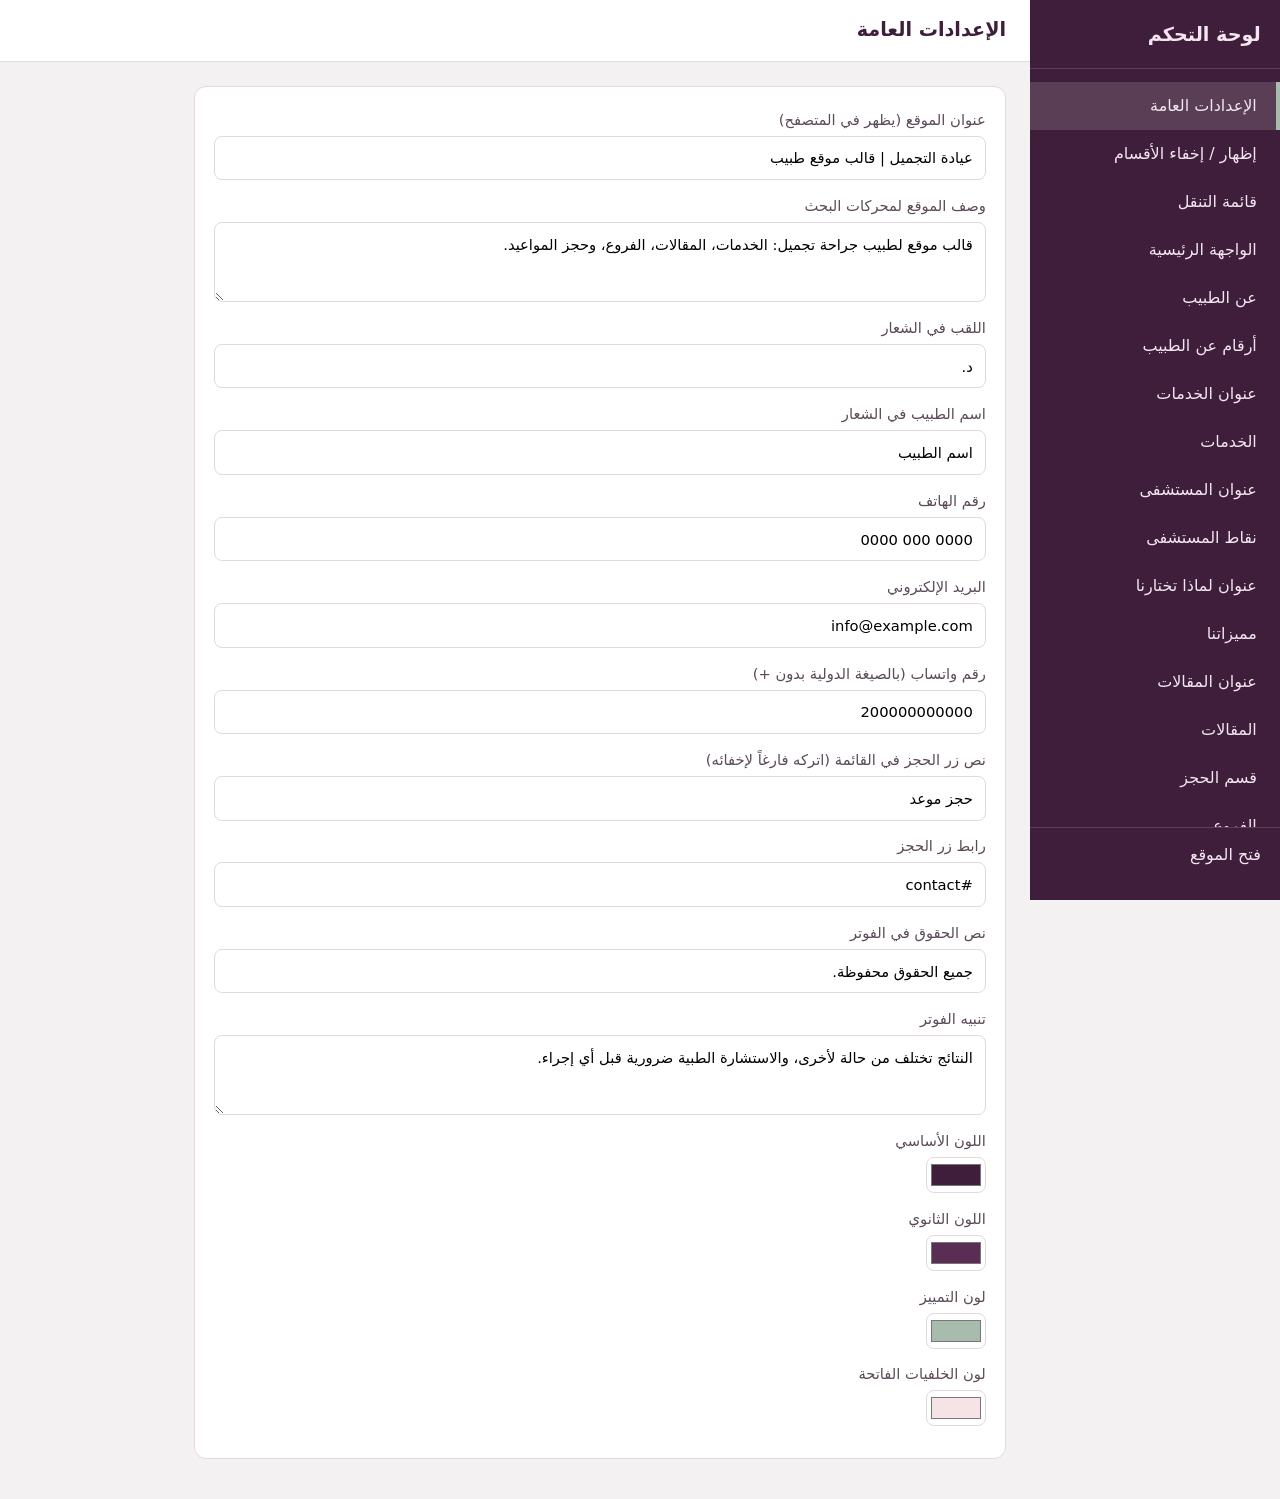
==== admin.html @ 547ed529 "Add files via upload" ====
<!DOCTYPE html>
<html lang="ar" dir="rtl">
<head>
  <meta charset="UTF-8">
  <meta name="viewport" content="width=device-width, initial-scale=1">
  <title>لوحة التحكم</title>
  <meta name="robots" content="noindex,nofollow">
  <link rel="stylesheet" href="admin.css">
</head>
<body>
  <div class="app">
    <aside class="side">
      <div class="brand">لوحة التحكم</div>
      <nav id="menu"></nav>
      <a class="view-site" href="index.html" target="_blank" rel="noopener">فتح الموقع</a>
    </aside>
    <main class="main">
      <header class="bar">
        <button id="toggle" class="icon-btn" aria-label="القائمة">☰</button>
        <h1 id="title"></h1>
        <span id="toast" class="toast" role="status" aria-live="polite"></span>
      </header>
      <div id="content" class="content"></div>
    </main>
  </div>
  <script src="data.js"></script>
  <script src="admin.js"></script>
</body>
</html>
---- admin.css ----
:root{--p:#3E1E3A;--p2:#5A2D54;--bg:#f4f1f3;--line:#e2d8de;--danger:#b3261e;--ok:#2d6a3e}
*{box-sizing:border-box;margin:0}
body{font-family:"IBM Plex Sans Arabic",system-ui,sans-serif;background:var(--bg);color:#241522;line-height:1.7}
button,input,textarea,select{font:inherit}
.app{display:grid;grid-template-columns:250px 1fr;min-height:100vh}
.side{background:var(--p);color:#f3e6f1;padding:1.2rem 0;display:flex;flex-direction:column;position:sticky;top:0;height:100vh}
.brand{font-weight:700;font-size:1.2rem;padding:0 1.2rem 1rem;border-bottom:1px solid rgba(255,255,255,.15)}
#menu{display:flex;flex-direction:column;padding:.8rem 0;overflow:auto;flex:1}
#menu button{background:none;border:0;color:inherit;text-align:start;padding:.65rem 1.2rem;cursor:pointer;display:flex;justify-content:space-between;align-items:center;border-inline-start:4px solid transparent}
#menu button:hover{background:rgba(255,255,255,.08)}
#menu button.active{background:rgba(255,255,255,.14);border-color:#A8BCAE}
.badge{background:#A8BCAE;color:var(--p);border-radius:99px;font-size:.78rem;padding:0 .5rem}
.view-site{color:#f3e6f1;padding:.8rem 1.2rem;border-top:1px solid rgba(255,255,255,.15);text-decoration:none}
.bar{display:flex;align-items:center;gap:1rem;padding:.9rem 1.5rem;background:#fff;border-bottom:1px solid var(--line);position:sticky;top:0;z-index:5}
.bar h1{font-size:1.2rem;color:var(--p)}
.icon-btn{display:none;background:none;border:1px solid var(--line);border-radius:8px;padding:.2rem .6rem;cursor:pointer}
.toast{margin-inline-start:auto;color:var(--ok);font-size:.9rem;opacity:0;transition:opacity .3s}
.toast.show{opacity:1}
.content{padding:1.5rem;max-width:860px}
.card{background:#fff;border:1px solid var(--line);border-radius:12px;padding:1.2rem;margin-bottom:1rem}
.card-head{display:flex;align-items:center;gap:.5rem;margin-bottom:.8rem}
.card-head strong{flex:1;color:var(--p);overflow:hidden;text-overflow:ellipsis;white-space:nowrap}
.field{display:grid;gap:.25rem;margin-bottom:.8rem;font-size:.92rem}
.field>span{font-weight:500;color:#5b4a58}
input[type=text],input[type=url],input[type=tel],input[type=email],textarea{width:100%;padding:.55rem .75rem;border:1.5px solid var(--line);border-radius:8px;background:#fff}
textarea{resize:vertical;min-height:80px}
input:focus,textarea:focus{outline:none;border-color:var(--p2)}
input[type=color]{width:60px;height:36px;border:1.5px solid var(--line);border-radius:8px;padding:2px;background:#fff}
.check{display:flex;align-items:center;gap:.6rem;padding:.5rem 0}
.check input{width:18px;height:18px;accent-color:var(--p)}
.btn{background:var(--p);color:#fff;border:0;border-radius:8px;padding:.5rem 1.1rem;cursor:pointer}
.btn:hover{background:var(--p2)}
.btn.ghost{background:#fff;color:var(--p);border:1.5px solid var(--p)}
.btn.danger{background:var(--danger)}
.mini{background:#fff;border:1px solid var(--line);border-radius:6px;padding:.15rem .55rem;cursor:pointer}
.mini:hover{background:#f4eaf1}
.mini.danger{color:var(--danger)}
.mini:disabled{opacity:.35;cursor:default}
.toolbar{display:flex;gap:.6rem;flex-wrap:wrap;margin-bottom:1rem;align-items:center}
.empty{color:#7a6a77;padding:1rem 0}
.img-prev{max-width:180px;max-height:140px;border-radius:8px;display:block;margin:.4rem 0;border:1px solid var(--line)}
.msg dl{display:grid;grid-template-columns:90px 1fr;gap:.2rem .8rem;font-size:.92rem}
.msg dt{color:#7a6a77}
.hint{color:#7a6a77;font-size:.88rem;margin-bottom:1rem}
h2.sub{font-size:1.05rem;color:var(--p);margin:1.5rem 0 .8rem}
@media (max-width:820px){
  .app{grid-template-columns:1fr}
  .side{position:fixed;inset-block:0;inset-inline-start:0;width:250px;z-index:20;transform:translateX(100%);transition:transform .2s}
  .side.open{transform:none}
  .icon-btn{display:block}
}
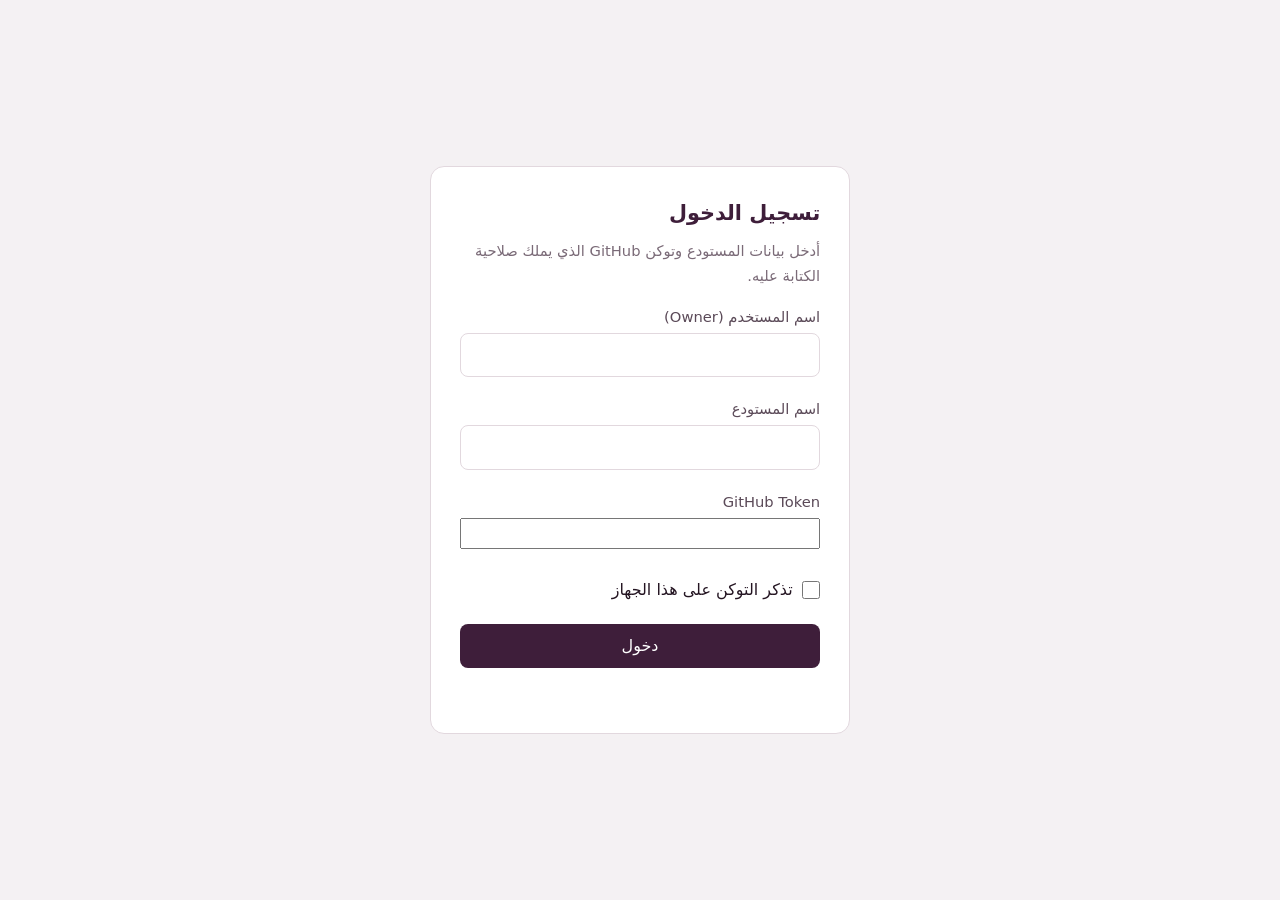
==== commit 92d99f6f: "Add files via upload" ====
--- a/admin.html
+++ b/admin.html
@@ -8,7 +8,19 @@
   <link rel="stylesheet" href="admin.css">
 </head>
 <body>
-  <div class="app">
+    <div id="gate" class="gate" hidden>
+    <form id="gate-form" class="gate-card">
+      <h1>تسجيل الدخول</h1>
+      <p>أدخل بيانات المستودع وتوكن GitHub الذي يملك صلاحية الكتابة عليه.</p>
+      <label class="field"><span>اسم المستخدم (Owner)</span><input id="g-owner" type="text" required autocomplete="off"></label>
+      <label class="field"><span>اسم المستودع</span><input id="g-repo" type="text" required autocomplete="off"></label>
+      <label class="field"><span>GitHub Token</span><input id="g-token" type="password" required autocomplete="off"></label>
+      <label class="check"><input id="g-remember" type="checkbox"><span>تذكر التوكن على هذا الجهاز</span></label>
+      <button class="btn" type="submit">دخول</button>
+      <p id="g-status" class="g-status" role="alert"></p>
+    </form>
+  </div>
+  <div class="app" hidden>
     <aside class="side">
       <div class="brand">لوحة التحكم</div>
       <nav id="menu"></nav>
--- a/admin.css
+++ b/admin.css
@@ -49,3 +49,11 @@
   .side.open{transform:none}
   .icon-btn{display:block}
 }
+
+[hidden]{display:none!important}
+.gate{min-height:100vh;display:grid;place-items:center;padding:1rem;background:var(--bg)}
+.gate-card{background:#fff;border:1px solid var(--line);border-radius:14px;padding:1.8rem;width:min(420px,100%);display:grid;gap:.4rem}
+.gate-card h1{color:var(--p);font-size:1.3rem}
+.gate-card p{color:#7a6a77;font-size:.92rem;margin-bottom:.6rem}
+.gate-card .btn{margin-top:.4rem}
+.g-status{color:var(--danger)!important;min-height:1.4em}
